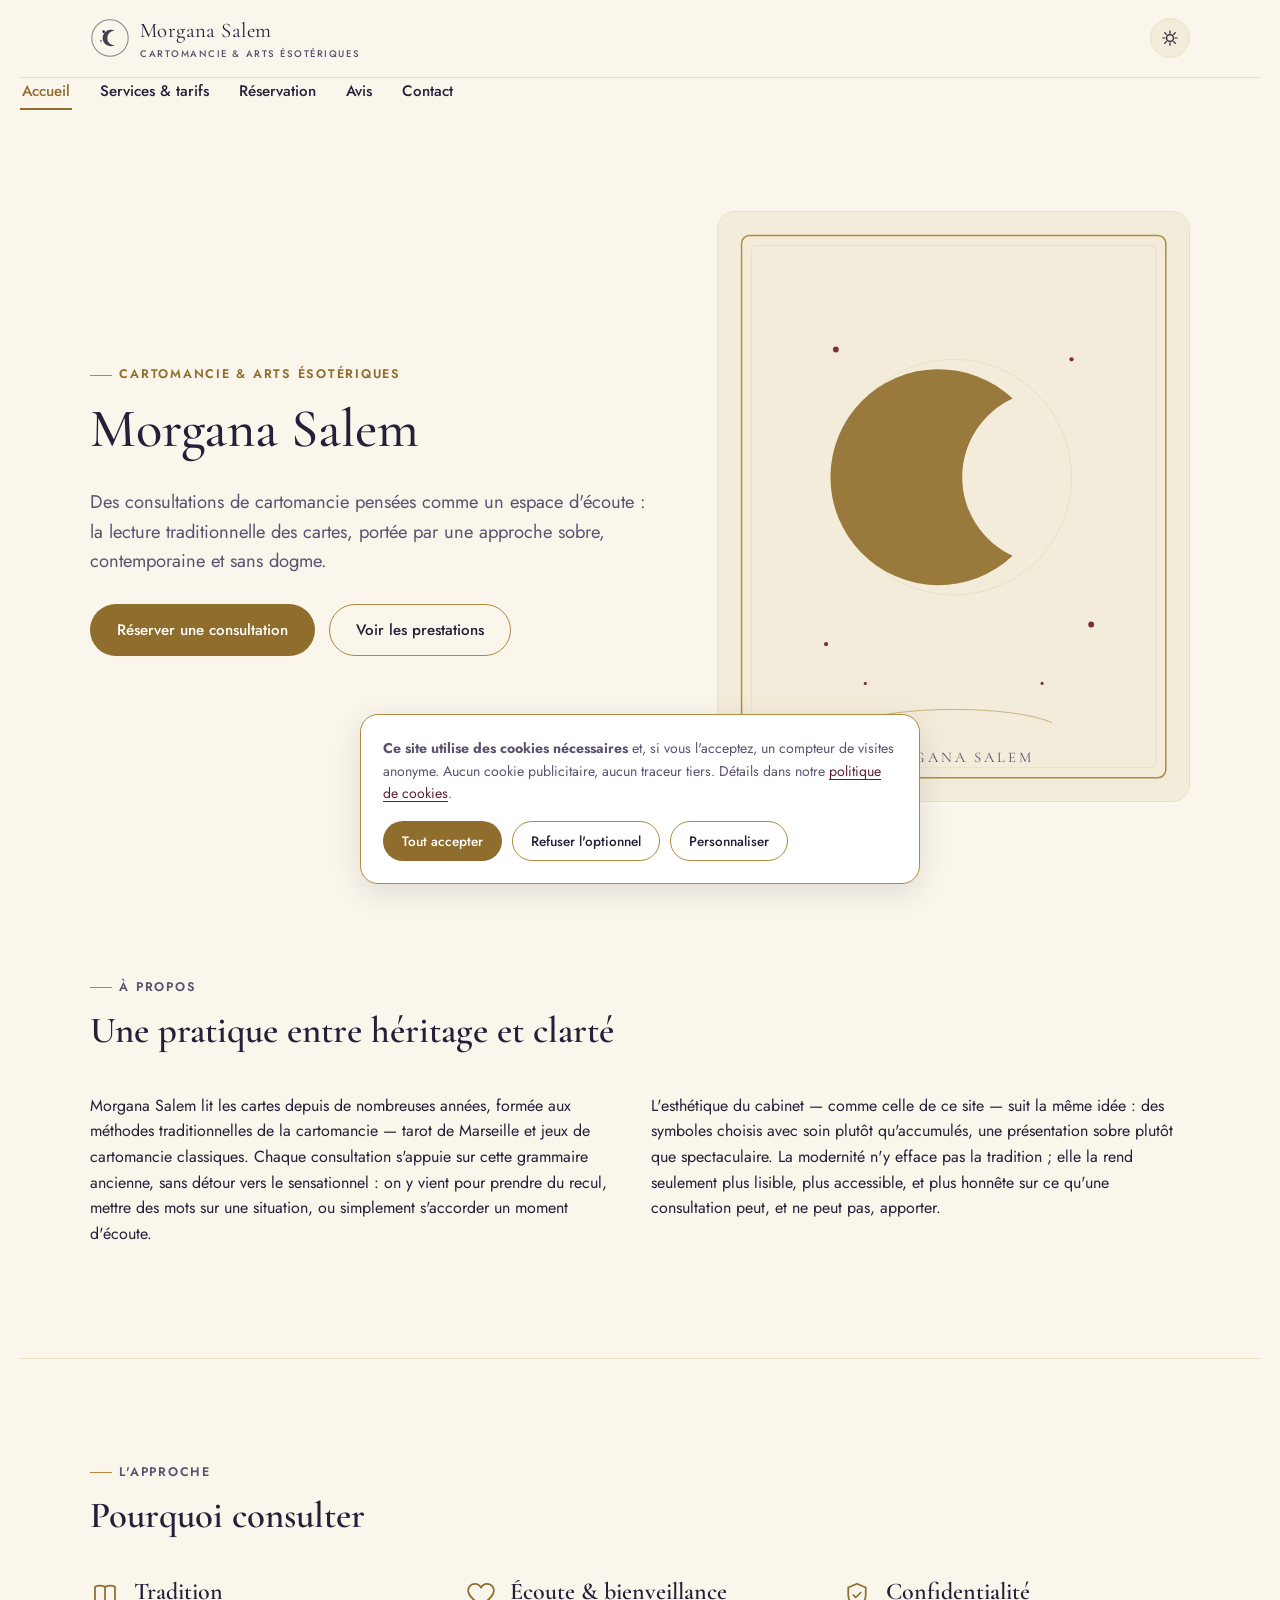
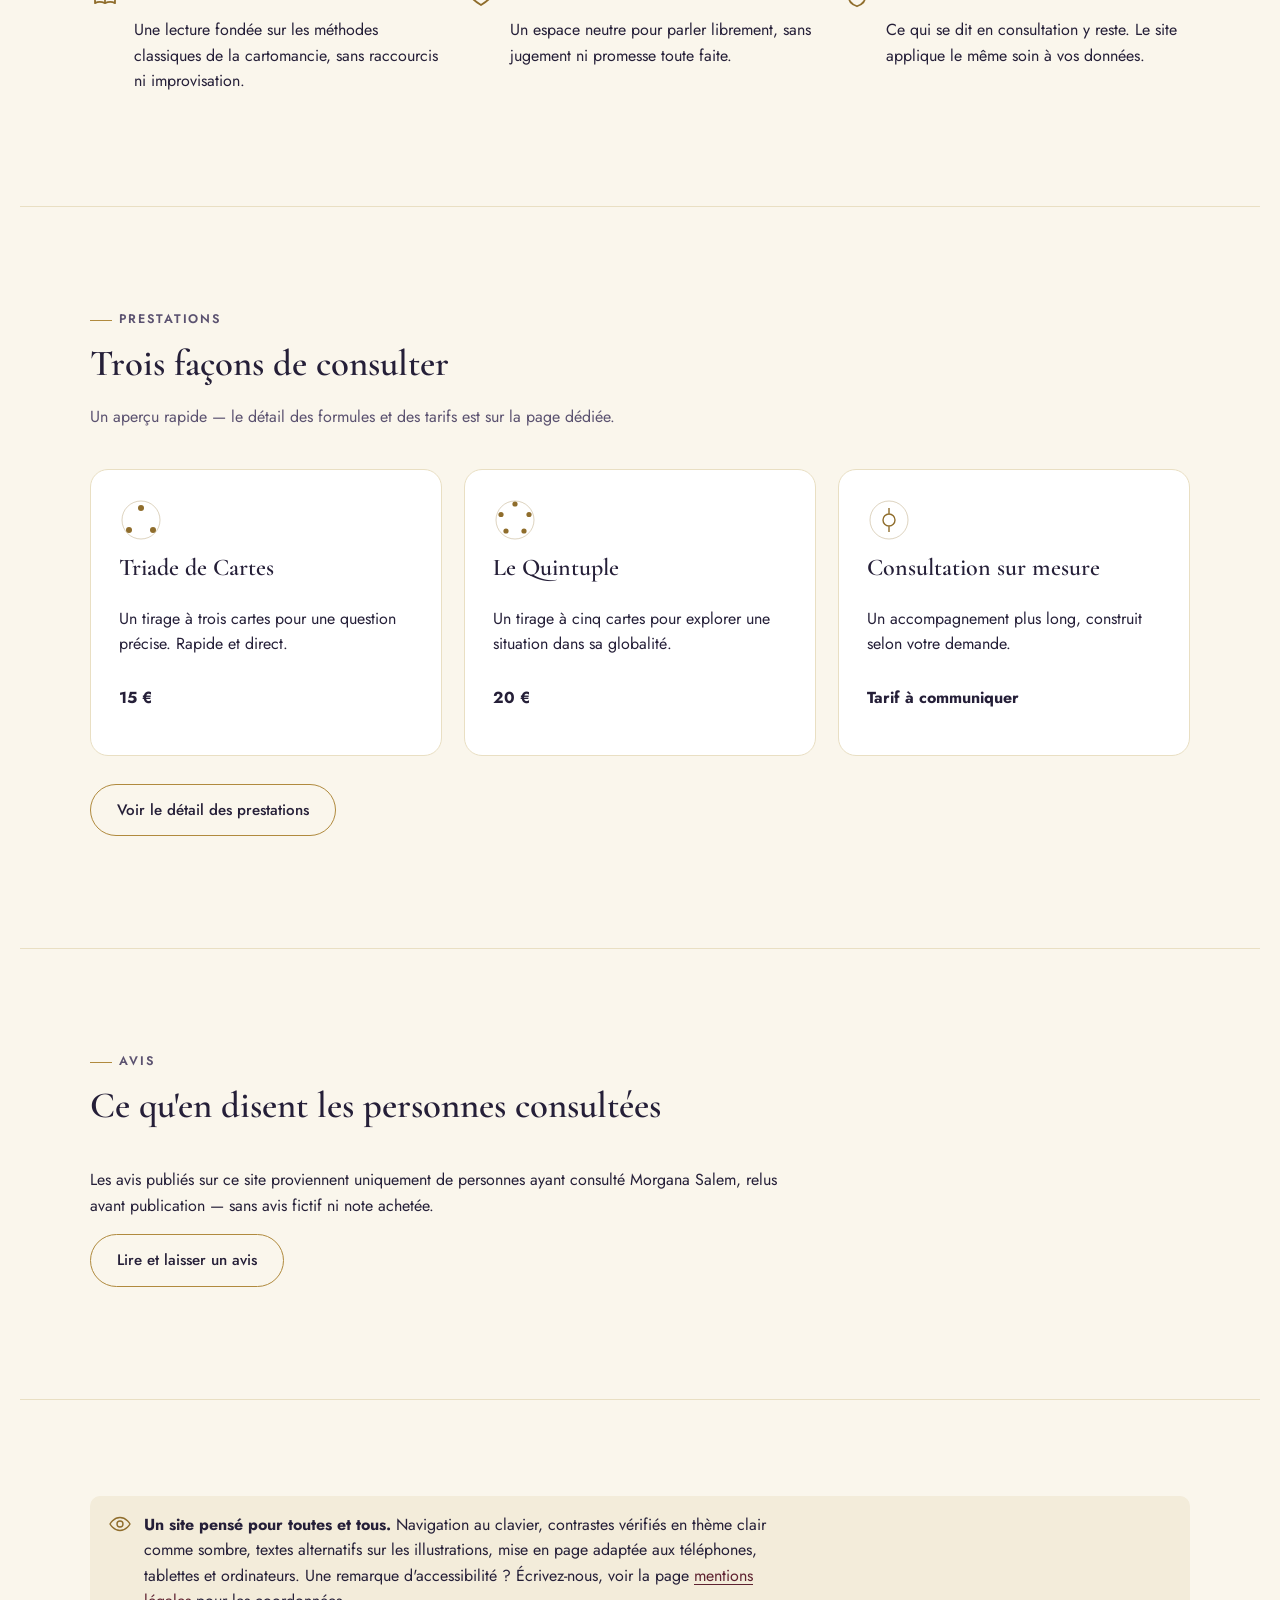
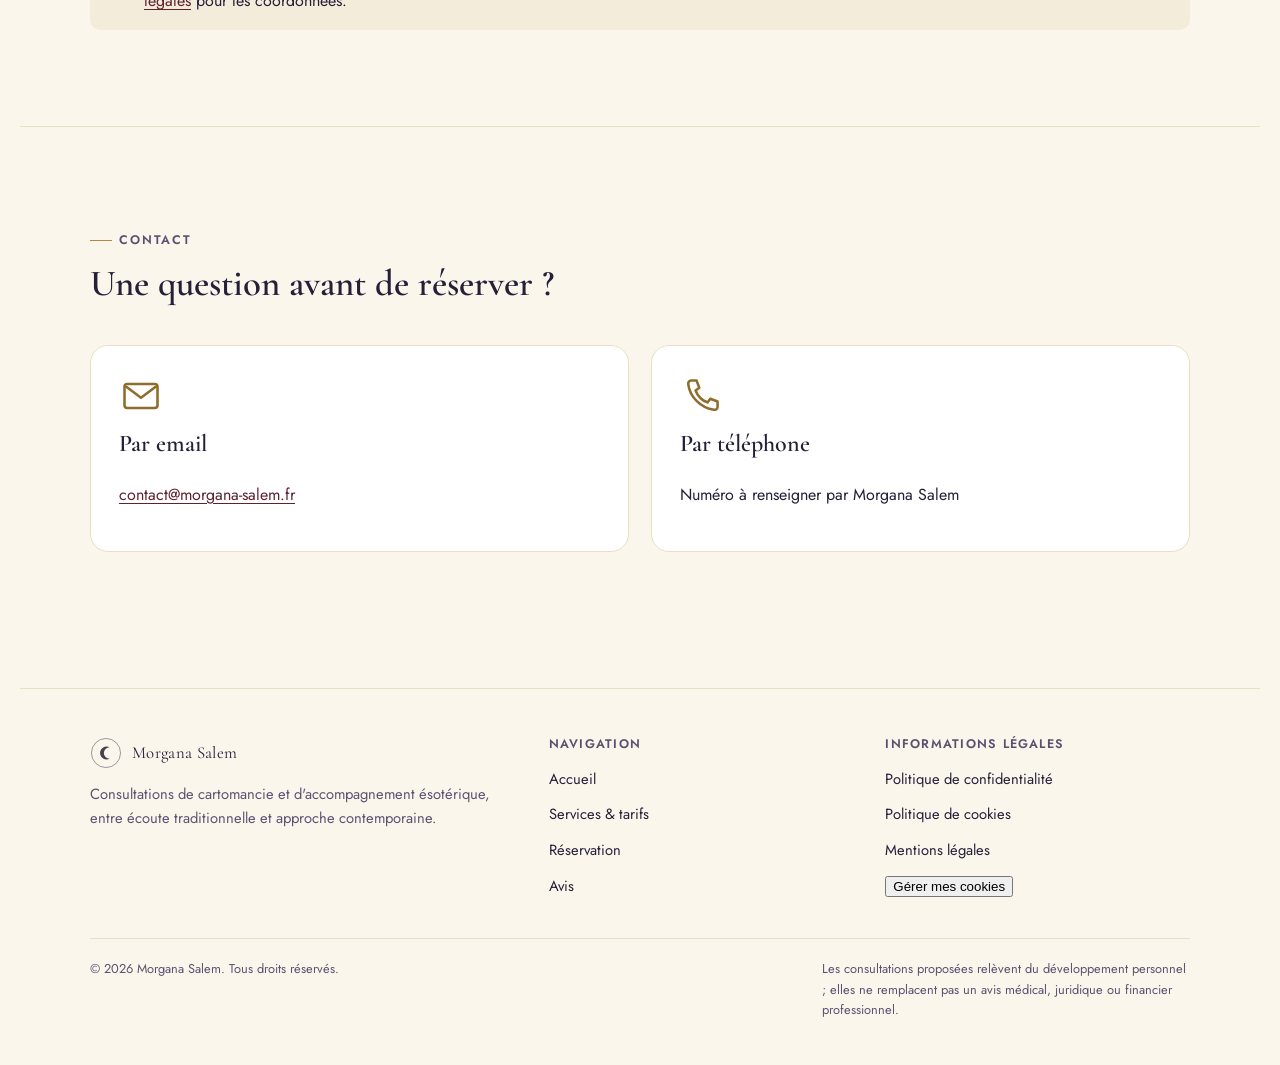
==== index.html @ 48e9e777 "Site de cartomancie Morgana Salem : présentation, tarifs, réservation, avis, pages légales Site stat" ====
<!DOCTYPE html>
<html lang="fr">
<head>
<meta charset="UTF-8">
<meta name="viewport" content="width=device-width, initial-scale=1">
<title>Morgana Salem — Cartomancie & Arts Ésotériques</title>
<meta name="description" content="Morgana Salem propose des consultations de cartomancie et d'accompagnement ésotérique, entre tradition et approche contemporaine. Réservation en ligne, tarifs clairs, site accessible.">
<link rel="stylesheet" href="styles.css">
</head>
<body>
<a class="skip-link" href="#main">Aller au contenu principal</a>

<header class="site-header">
  <div class="wrap">
    <a class="brand" href="index.html">
      <svg class="brand-mark" viewBox="0 0 44 44" fill="none" aria-hidden="true">
        <circle cx="22" cy="22" r="20" stroke="currentColor" stroke-width="1.2" opacity="0.5"/>
        <path d="M27 14a9 9 0 1 0 0 16 7.2 7.2 0 0 1 0-16Z" fill="currentColor" opacity="0.85"/>
        <circle cx="15" cy="15" r="1.4" fill="currentColor"/>
        <circle cx="12" cy="25" r="1" fill="currentColor" opacity="0.7"/>
      </svg>
      <span class="brand-text">Morgana Salem<small>Cartomancie &amp; arts ésotériques</small></span>
    </a>
    <button class="nav-toggle" type="button" aria-expanded="false" aria-controls="main-nav" aria-label="Ouvrir le menu">
      <svg width="20" height="20" viewBox="0 0 20 20" aria-hidden="true"><path d="M2 5h16M2 10h16M2 15h16" stroke="currentColor" stroke-width="1.6" stroke-linecap="round"/></svg>
    </button>
    <div class="header-actions">
      <button class="theme-toggle" type="button" aria-label="Changer de thème">
        <svg class="icon-sun" viewBox="0 0 24 24" fill="none" aria-hidden="true"><circle cx="12" cy="12" r="4.5" stroke="currentColor" stroke-width="1.6"/><path d="M12 2.5v3M12 18.5v3M2.5 12h3M18.5 12h3M5 5l2.1 2.1M16.9 16.9L19 19M19 5l-2.1 2.1M7.1 16.9L5 19" stroke="currentColor" stroke-width="1.6" stroke-linecap="round"/></svg>
        <svg class="icon-moon" viewBox="0 0 24 24" fill="none" aria-hidden="true"><path d="M20 14.5A8.5 8.5 0 1 1 9.5 4a7 7 0 0 0 10.5 10.5Z" stroke="currentColor" stroke-width="1.6" stroke-linejoin="round"/></svg>
      </button>
    </div>
  </div>
</header>
<nav class="main-nav" id="main-nav" aria-label="Navigation principale" data-open="false">
  <ul>
    <li><a href="index.html" aria-current="page">Accueil</a></li>
    <li><a href="tarifs.html">Services &amp; tarifs</a></li>
    <li><a href="reservation.html">Réservation</a></li>
    <li><a href="avis.html">Avis</a></li>
    <li><a href="index.html#contact">Contact</a></li>
  </ul>
</nav>

<main id="main">

  <section class="hero">
    <div class="wrap hero-grid">
      <div class="hero-copy">
        <p class="eyebrow">Cartomancie &amp; arts ésotériques</p>
        <h1>Morgana Salem</h1>
        <p class="lede">Des consultations de cartomancie pensées comme un espace d'écoute : la lecture traditionnelle des cartes, portée par une approche sobre, contemporaine et sans dogme.</p>
        <div class="hero-actions">
          <a class="btn btn-primary" href="reservation.html">Réserver une consultation</a>
          <a class="btn btn-ghost" href="tarifs.html">Voir les prestations</a>
        </div>
      </div>
      <div class="hero-art">
        <svg viewBox="0 0 480 600" role="img" aria-label="Illustration d'une lune en croissant entourée d'étoiles, encadrée comme une carte">
          <rect x="0" y="0" width="480" height="600" fill="var(--bg-sunken)"/>
          <rect x="24" y="24" width="432" height="552" rx="8" fill="none" stroke="var(--border-strong)" stroke-width="1.5"/>
          <rect x="34" y="34" width="412" height="532" rx="4" fill="none" stroke="var(--border)" stroke-width="1"/>
          <circle cx="240" cy="270" r="120" fill="none" stroke="var(--border)" stroke-width="1"/>
          <path d="M300 190a110 110 0 1 0 0 160 88 88 0 0 1 0-160Z" fill="var(--accent)" opacity="0.9"/>
          <g fill="var(--accent-2)">
            <circle cx="120" cy="140" r="3"/>
            <circle cx="360" cy="150" r="2.2"/>
            <circle cx="380" cy="420" r="3"/>
            <circle cx="110" cy="440" r="2.2"/>
            <circle cx="150" cy="480" r="1.6"/>
            <circle cx="330" cy="480" r="1.6"/>
          </g>
          <path d="M140 520c40-18 160-18 200 0" stroke="var(--border-strong)" stroke-width="1" fill="none" opacity="0.6"/>
          <text x="240" y="560" text-anchor="middle" font-family="Cormorant Garamond, serif" font-size="15" letter-spacing="3" fill="var(--text-muted)">MORGANA SALEM</text>
        </svg>
      </div>
    </div>
  </section>

  <section class="section">
    <div class="wrap">
      <div class="section-head">
        <p class="eyebrow">À propos</p>
        <h2>Une pratique entre héritage et clarté</h2>
      </div>
      <div class="grid-2">
        <p>Morgana Salem lit les cartes depuis de nombreuses années, formée aux méthodes traditionnelles de la cartomancie — tarot de Marseille et jeux de cartomancie classiques. Chaque consultation s'appuie sur cette grammaire ancienne, sans détour vers le sensationnel : on y vient pour prendre du recul, mettre des mots sur une situation, ou simplement s'accorder un moment d'écoute.</p>
        <p>L'esthétique du cabinet — comme celle de ce site — suit la même idée : des symboles choisis avec soin plutôt qu'accumulés, une présentation sobre plutôt que spectaculaire. La modernité n'y efface pas la tradition ; elle la rend seulement plus lisible, plus accessible, et plus honnête sur ce qu'une consultation peut, et ne peut pas, apporter.</p>
      </div>
    </div>
  </section>

  <section class="section">
    <div class="wrap">
      <div class="section-head">
        <p class="eyebrow">L'approche</p>
        <h2>Pourquoi consulter</h2>
      </div>
      <div class="value-row">
        <div class="value-item">
          <svg class="glyph" viewBox="0 0 24 24" fill="none" aria-hidden="true"><path d="M4 5.5c2.5-1.3 5-1.3 8 0 3-1.3 5.5-1.3 8 0v13c-2.5-1.3-5-1.3-8 0-3-1.3-5.5-1.3-8 0Z" stroke="currentColor" stroke-width="1.4" stroke-linejoin="round"/><path d="M12 5.5v13" stroke="currentColor" stroke-width="1.4"/></svg>
          <div>
            <h3>Tradition</h3>
            <p>Une lecture fondée sur les méthodes classiques de la cartomancie, sans raccourcis ni improvisation.</p>
          </div>
        </div>
        <div class="value-item">
          <svg class="glyph" viewBox="0 0 24 24" fill="none" aria-hidden="true"><path d="M12 20s-7.5-4.6-9.7-9A5 5 0 0 1 12 6a5 5 0 0 1 9.7 5c-2.2 4.4-9.7 9-9.7 9Z" stroke="currentColor" stroke-width="1.4" stroke-linejoin="round"/></svg>
          <div>
            <h3>Écoute &amp; bienveillance</h3>
            <p>Un espace neutre pour parler librement, sans jugement ni promesse toute faite.</p>
          </div>
        </div>
        <div class="value-item">
          <svg class="glyph" viewBox="0 0 24 24" fill="none" aria-hidden="true"><path d="M12 3l7 3v6c0 4.5-3 7.7-7 9-4-1.3-7-4.5-7-9V6Z" stroke="currentColor" stroke-width="1.4" stroke-linejoin="round"/><path d="M9 12l2 2 4-4" stroke="currentColor" stroke-width="1.4" stroke-linecap="round" stroke-linejoin="round"/></svg>
          <div>
            <h3>Confidentialité</h3>
            <p>Ce qui se dit en consultation y reste. Le site applique le même soin à vos données.</p>
          </div>
        </div>
      </div>
    </div>
  </section>

  <section class="section">
    <div class="wrap">
      <div class="section-head">
        <p class="eyebrow">Prestations</p>
        <h2>Trois façons de consulter</h2>
        <p>Un aperçu rapide — le détail des formules et des tarifs est sur la page dédiée.</p>
      </div>
      <div class="grid-3">
        <div class="card">
          <svg class="glyph glyph-mark" viewBox="0 0 44 44" fill="none" aria-hidden="true"><circle cx="22" cy="22" r="19" stroke="currentColor" stroke-width="1" opacity="0.3"/><circle cx="22" cy="10" r="3" fill="currentColor"/><circle cx="10" cy="32" r="3" fill="currentColor"/><circle cx="34" cy="32" r="3" fill="currentColor"/></svg>
          <h3>Triade de Cartes</h3>
          <p>Un tirage à trois cartes pour une question précise. Rapide et direct.</p>
          <p><strong>15 €</strong></p>
        </div>
        <div class="card">
          <svg class="glyph glyph-mark" viewBox="0 0 44 44" fill="none" aria-hidden="true"><circle cx="22" cy="22" r="19" stroke="currentColor" stroke-width="1" opacity="0.3"/><circle cx="22" cy="6" r="2.6" fill="currentColor"/><circle cx="36" cy="16.5" r="2.6" fill="currentColor"/><circle cx="31" cy="33" r="2.6" fill="currentColor"/><circle cx="13" cy="33" r="2.6" fill="currentColor"/><circle cx="8" cy="16.5" r="2.6" fill="currentColor"/></svg>
          <h3>Le Quintuple</h3>
          <p>Un tirage à cinq cartes pour explorer une situation dans sa globalité.</p>
          <p><strong>20 €</strong></p>
        </div>
        <div class="card">
          <svg class="glyph glyph-mark" viewBox="0 0 44 44" fill="none" aria-hidden="true"><circle cx="22" cy="22" r="19" stroke="currentColor" stroke-width="1" opacity="0.3"/><path d="M22 10v6M22 28v6M22 16a6 6 0 1 0 0 12 6 6 0 0 0 0-12Z" stroke="currentColor" stroke-width="1.4"/></svg>
          <h3>Consultation sur mesure</h3>
          <p>Un accompagnement plus long, construit selon votre demande.</p>
          <p><strong>Tarif à communiquer</strong></p>
        </div>
      </div>
      <p style="margin-top:28px;"><a class="btn btn-ghost" href="tarifs.html">Voir le détail des prestations</a></p>
    </div>
  </section>

  <section class="section">
    <div class="wrap">
      <div class="section-head">
        <p class="eyebrow">Avis</p>
        <h2>Ce qu'en disent les personnes consultées</h2>
      </div>
      <p class="content-narrow">Les avis publiés sur ce site proviennent uniquement de personnes ayant consulté Morgana Salem, relus avant publication — sans avis fictif ni note achetée.</p>
      <p><a class="btn btn-ghost" href="avis.html">Lire et laisser un avis</a></p>
    </div>
  </section>

  <section class="section">
    <div class="wrap">
      <div class="a11y-note">
        <svg class="glyph" viewBox="0 0 24 24" fill="none" aria-hidden="true"><path d="M2 12s3.5-6.5 10-6.5S22 12 22 12s-3.5 6.5-10 6.5S2 12 2 12Z" stroke="currentColor" stroke-width="1.4"/><circle cx="12" cy="12" r="3" stroke="currentColor" stroke-width="1.4"/></svg>
        <p style="margin:0;"><strong>Un site pensé pour toutes et tous.</strong> Navigation au clavier, contrastes vérifiés en thème clair comme sombre, textes alternatifs sur les illustrations, mise en page adaptée aux téléphones, tablettes et ordinateurs. Une remarque d'accessibilité&nbsp;? Écrivez-nous, voir la page <a href="mentions-legales.html">mentions légales</a> pour les coordonnées.</p>
      </div>
    </div>
  </section>

  <section class="section" id="contact" style="border-bottom:none;">
    <div class="wrap">
      <div class="section-head">
        <p class="eyebrow">Contact</p>
        <h2>Une question avant de réserver ?</h2>
      </div>
      <div class="grid-2">
        <div class="card">
          <svg class="glyph" viewBox="0 0 24 24" fill="none" aria-hidden="true"><rect x="3" y="5.5" width="18" height="13" rx="1.5" stroke="currentColor" stroke-width="1.4"/><path d="M4 7l8 6 8-6" stroke="currentColor" stroke-width="1.4" stroke-linecap="round" stroke-linejoin="round"/></svg>
          <h3>Par email</h3>
          <p><a href="mailto:contact@morgana-salem.fr">contact@morgana-salem.fr</a></p>
        </div>
        <div class="card">
          <svg class="glyph" viewBox="0 0 24 24" fill="none" aria-hidden="true"><path d="M6 3.5h3l1.5 4L8.5 9a11 11 0 0 0 6.5 6.5l1.5-2 4 1.5v3c0 1-1 1.7-2 1.5C11.5 18.7 5.3 12.5 4.5 5.5c-.1-1 .6-2 1.5-2Z" stroke="currentColor" stroke-width="1.4" stroke-linejoin="round"/></svg>
          <h3>Par téléphone</h3>
          <p>Numéro à renseigner par Morgana Salem</p>
        </div>
      </div>
    </div>
  </section>

</main>

<footer class="site-footer">
  <div class="wrap">
    <div class="footer-grid">
      <div>
        <a class="brand" href="index.html" style="margin-bottom:14px;">
          <svg class="brand-mark" viewBox="0 0 44 44" fill="none" aria-hidden="true" style="width:32px;height:32px;">
            <circle cx="22" cy="22" r="20" stroke="currentColor" stroke-width="1.2" opacity="0.5"/>
            <path d="M27 14a9 9 0 1 0 0 16 7.2 7.2 0 0 1 0-16Z" fill="currentColor" opacity="0.85"/>
          </svg>
          <span class="brand-text" style="font-size:1.05rem;">Morgana Salem</span>
        </a>
        <p class="content-narrow" style="color:var(--text-muted); font-size:0.92rem;">Consultations de cartomancie et d'accompagnement ésotérique, entre écoute traditionnelle et approche contemporaine.</p>
      </div>
      <div>
        <h4>Navigation</h4>
        <ul>
          <li><a href="index.html">Accueil</a></li>
          <li><a href="tarifs.html">Services &amp; tarifs</a></li>
          <li><a href="reservation.html">Réservation</a></li>
          <li><a href="avis.html">Avis</a></li>
        </ul>
      </div>
      <div>
        <h4>Informations légales</h4>
        <ul>
          <li><a href="confidentialite.html">Politique de confidentialité</a></li>
          <li><a href="cookies.html">Politique de cookies</a></li>
          <li><a href="mentions-legales.html">Mentions légales</a></li>
          <li><button type="button" data-open-cookie-prefs>Gérer mes cookies</button></li>
        </ul>
      </div>
    </div>
    <div class="footer-bottom">
      <p>© <span class="current-year"></span> Morgana Salem. Tous droits réservés.</p>
      <p style="max-width:46ch;">Les consultations proposées relèvent du développement personnel ; elles ne remplacent pas un avis médical, juridique ou financier professionnel.</p>
    </div>
  </div>
</footer>

<div class="cookie-banner" role="dialog" aria-live="polite" aria-label="Gestion des cookies" hidden>
  <p><strong>Ce site utilise des cookies nécessaires</strong> et, si vous l'acceptez, un compteur de visites anonyme. Aucun cookie publicitaire, aucun traceur tiers. Détails dans notre <a href="cookies.html">politique de cookies</a>.</p>
  <div class="cookie-actions">
    <button type="button" class="btn btn-primary btn-small" data-consent="accept-all">Tout accepter</button>
    <button type="button" class="btn btn-ghost btn-small" data-consent="reject-optional">Refuser l'optionnel</button>
    <button type="button" class="btn btn-ghost btn-small" data-consent="open-prefs">Personnaliser</button>
  </div>
</div>

<div class="modal-overlay" id="cookie-modal" role="dialog" aria-modal="true" aria-labelledby="cookie-modal-title" hidden>
  <div class="modal">
    <div class="modal-head">
      <h2 id="cookie-modal-title" style="margin:0;">Préférences de cookies</h2>
      <button type="button" class="modal-close" aria-label="Fermer la fenêtre">
        <svg width="14" height="14" viewBox="0 0 14 14" aria-hidden="true"><path d="M1 1l12 12M13 1L1 13" stroke="currentColor" stroke-width="1.6"/></svg>
      </button>
    </div>
    <p style="color:var(--text-muted); font-size:0.9rem;">Modifiable à tout moment depuis le pied de page.</p>
    <div class="cookie-cat">
      <div class="cookie-cat-head">
        <strong>Nécessaires</strong>
        <label class="switch"><input type="checkbox" checked disabled aria-label="Cookies nécessaires, toujours actifs"><span class="track"></span></label>
      </div>
      <p>Mémorisent votre choix de cookies et votre préférence d'affichage (thème clair/sombre). Indispensables au fonctionnement du site.</p>
    </div>
    <div class="cookie-cat">
      <div class="cookie-cat-head">
        <strong>Mesure d'audience</strong>
        <label class="switch"><input type="checkbox" id="consent-analytics"><span class="track"></span></label>
      </div>
      <p>Comptage anonyme et agrégé des pages consultées, sans identifiant publicitaire ni profilage. Désactivé par défaut.</p>
    </div>
    <div class="cookie-actions" style="margin-top:20px;">
      <button type="button" class="btn btn-primary btn-small" data-consent="save-prefs">Enregistrer mes choix</button>
    </div>
  </div>
</div>

<script src="script.js"></script>
</body>
</html>
---- styles.css ----
/* ==========================================================================
   Morgana Salem — Cartomancie & Arts Ésotériques
   Feuille de style partagée — toutes les pages
   ========================================================================== */

@import url('https://fonts.googleapis.com/css2?family=Cormorant+Garamond:ital,wght@0,400;0,500;0,600;1,400;1,500&family=Jost:wght@300;400;500;600&display=swap');

/* --------------------------------------------------------------------------
   1. Design tokens
   -------------------------------------------------------------------------- */
:root {
  /* Palette — thème clair (parchemin) par défaut */
  --ink-950: #14101f;
  --ink-900: #1c1730;
  --ink-800: #272044;
  --ink-700: #352b56;
  --violet-grey-300: #d8d2e6;
  --violet-grey-500: #8b82a3;
  --violet-grey-700: #574d70;

  --parchment-50: #faf6ec;
  --parchment-100: #f3ecda;
  --parchment-200: #e9dfc3;

  --brass-300: #e3c179;
  --brass-400: #cda355;
  --brass-500: #b08a3e;
  --brass-600: #8f6d2c;

  --garnet-500: #7c2f3c;
  --garnet-600: #5e2230;

  --ok-600: #3f6b4a;
  --err-600: #a5333f;

  /* Rôles — thème clair */
  --bg: var(--parchment-50);
  --bg-raised: #ffffff;
  --bg-sunken: var(--parchment-100);
  --text: #251f38;
  --text-muted: #5b5270;
  --border: var(--parchment-200);
  --border-strong: var(--brass-500);
  --accent: var(--brass-600);
  --accent-contrast: #ffffff;
  --accent-2: var(--garnet-500);
  --link: var(--garnet-600);
  --focus-ring: #2b6cb0;
  --overlay: rgba(20, 16, 31, 0.55);
  --shadow: 0 8px 30px rgba(37, 31, 56, 0.12);

  color-scheme: light;

  --font-display: 'Cormorant Garamond', 'Iowan Old Style', Georgia, serif;
  --font-body: 'Jost', 'Century Gothic', Futura, sans-serif;

  --container: 1100px;
  --radius-s: 4px;
  --radius-m: 10px;
  --radius-l: 18px;
}

@media (prefers-color-scheme: dark) {
  :root:not([data-theme="light"]) {
    --bg: var(--ink-950);
    --bg-raised: var(--ink-900);
    --bg-sunken: var(--ink-800);
    --text: var(--parchment-100);
    --text-muted: var(--violet-grey-300);
    --border: var(--ink-700);
    --border-strong: var(--brass-400);
    --accent: var(--brass-300);
    --accent-contrast: #221704;
    --accent-2: #d98496;
    --link: var(--brass-300);
    --focus-ring: #9ecbff;
    --overlay: rgba(8, 6, 14, 0.7);
    --shadow: 0 10px 34px rgba(0, 0, 0, 0.45);
    color-scheme: dark;
  }
}

:root[data-theme="dark"] {
  --bg: var(--ink-950);
  --bg-raised: var(--ink-900);
  --bg-sunken: var(--ink-800);
  --text: var(--parchment-100);
  --text-muted: var(--violet-grey-300);
  --border: var(--ink-700);
  --border-strong: var(--brass-400);
  --accent: var(--brass-300);
  --accent-contrast: #221704;
  --accent-2: #d98496;
  --link: var(--brass-300);
  --focus-ring: #9ecbff;
  --overlay: rgba(8, 6, 14, 0.7);
  --shadow: 0 10px 34px rgba(0, 0, 0, 0.45);
  color-scheme: dark;
}

/* --------------------------------------------------------------------------
   2. Reset & base
   -------------------------------------------------------------------------- */
*, *::before, *::after { box-sizing: border-box; }
html { -webkit-text-size-adjust: 100%; overflow-x: hidden; }
body {
  margin: 0;
  background: var(--bg);
  color: var(--text);
  font-family: var(--font-body);
  font-size: 16px;
  line-height: 1.6;
  padding-inline: 20px;
  overflow-x: hidden;
}
main { display: block; }
img, svg { max-width: 100%; display: block; }
h1, h2, h3, h4 { font-family: var(--font-display); font-weight: 600; line-height: 1.15; text-wrap: balance; margin: 0 0 0.5em; color: var(--text); }
h1 { font-size: clamp(2.1rem, 4vw + 1rem, 3.4rem); font-weight: 500; }
h2 { font-size: clamp(1.6rem, 2.4vw + 1rem, 2.3rem); }
h3 { font-size: clamp(1.2rem, 1.2vw + 1rem, 1.5rem); }
p { margin: 0 0 1em; max-width: 65ch; }
a { color: var(--link); }
a:not(.btn) { text-underline-offset: 3px; }
ul, ol { padding-left: 1.2em; }
:focus-visible {
  outline: 3px solid var(--focus-ring);
  outline-offset: 2px;
  border-radius: 2px;
}
@media (prefers-reduced-motion: reduce) {
  *, *::before, *::after {
    animation-duration: 0.001ms !important;
    animation-iteration-count: 1 !important;
    transition-duration: 0.001ms !important;
    scroll-behavior: auto !important;
  }
}

.visually-hidden {
  position: absolute; width: 1px; height: 1px;
  padding: 0; margin: -1px; overflow: hidden;
  clip: rect(0,0,0,0); white-space: nowrap; border: 0;
}

.skip-link {
  position: absolute; left: 12px; top: -60px;
  background: var(--accent); color: var(--accent-contrast);
  padding: 10px 16px; border-radius: var(--radius-s);
  font-family: var(--font-body); font-weight: 500;
  z-index: 200; transition: top 0.15s ease;
}
.skip-link:focus { top: 12px; }

.wrap { max-width: var(--container); margin-inline: auto; }
.eyebrow {
  font-family: var(--font-body); font-size: 0.78rem; font-weight: 600;
  letter-spacing: 0.14em; text-transform: uppercase; color: var(--accent);
  display: inline-flex; align-items: center; gap: 0.6em;
}
.eyebrow::before {
  content: ""; width: 22px; height: 1px; background: var(--border-strong);
  display: inline-block;
}

/* --------------------------------------------------------------------------
   3. Header & navigation
   -------------------------------------------------------------------------- */
.site-header {
  position: sticky; top: env(safe-area-inset-top, 0px); z-index: 100;
  background: color-mix(in srgb, var(--bg) 88%, transparent);
  backdrop-filter: blur(10px);
  border-bottom: 1px solid var(--border);
}
.site-header .wrap {
  display: flex; align-items: center; justify-content: space-between;
  padding-block: 14px; gap: 16px;
}
.brand { display: flex; align-items: center; gap: 10px; text-decoration: none; color: var(--text); }
.brand-mark { width: 40px; height: 40px; flex-shrink: 0; }
.brand-text { font-family: var(--font-display); font-size: 1.3rem; letter-spacing: 0.02em; }
.brand-text small { display: block; font-family: var(--font-body); font-size: 0.6rem; letter-spacing: 0.16em; text-transform: uppercase; color: var(--text-muted); font-weight: 500; }

.nav-toggle {
  display: none; background: none; border: 1px solid var(--border); border-radius: var(--radius-s);
  width: 42px; height: 42px; color: var(--text); cursor: pointer;
}
.nav-toggle svg { margin: auto; }

.main-nav ul { list-style: none; display: flex; gap: 26px; margin: 0; padding: 0; }
.main-nav a {
  text-decoration: none; color: var(--text); font-size: 0.95rem; font-weight: 500;
  padding: 6px 2px; border-bottom: 2px solid transparent;
}
.main-nav a:hover, .main-nav a[aria-current="page"] { border-bottom-color: var(--accent); color: var(--accent); }
.header-actions { display: flex; align-items: center; gap: 10px; }

.theme-toggle {
  background: var(--bg-sunken); border: 1px solid var(--border); border-radius: 999px;
  width: 40px; height: 40px; display: flex; align-items: center; justify-content: center;
  cursor: pointer; color: var(--text);
}
.theme-toggle svg { width: 18px; height: 18px; }
.theme-toggle .icon-moon { display: none; }
@media (prefers-color-scheme: dark) {
  :root:not([data-theme="light"]) .theme-toggle .icon-sun { display: none; }
  :root:not([data-theme="light"]) .theme-toggle .icon-moon { display: block; }
}
:root[data-theme="dark"] .theme-toggle .icon-sun { display: none; }
:root[data-theme="dark"] .theme-toggle .icon-moon { display: block; }

@media (max-width: 820px) {
  .nav-toggle { display: block; }
  .main-nav {
    position: fixed; top: 70px; right: 0; bottom: 0;
    width: min(320px, 85vw);
    background: var(--bg-raised); border-left: 1px solid var(--border);
    padding: 24px; transform: translateX(100%); transition: transform 0.25s ease;
    overflow-y: auto;
  }
  .main-nav[data-open="true"] { transform: translateX(0); }
  .main-nav ul { flex-direction: column; gap: 4px; }
  .main-nav a { display: block; padding: 12px 8px; }
}

/* --------------------------------------------------------------------------
   4. Buttons & form controls
   -------------------------------------------------------------------------- */
.btn {
  display: inline-flex; align-items: center; justify-content: center; gap: 8px;
  font-family: var(--font-body); font-weight: 500; font-size: 0.95rem;
  padding: 13px 26px; border-radius: 999px; border: 1px solid transparent;
  text-decoration: none; cursor: pointer; min-height: 44px;
  transition: transform 0.15s ease, box-shadow 0.15s ease;
}
.btn-primary { background: var(--accent); color: var(--accent-contrast); }
.btn-primary:hover { box-shadow: var(--shadow); transform: translateY(-1px); }
.btn-ghost { background: transparent; border-color: var(--border-strong); color: var(--text); }
.btn-ghost:hover { background: var(--bg-sunken); }
.btn-small { padding: 9px 18px; font-size: 0.85rem; min-height: 38px; }
.btn[disabled] { opacity: 0.5; cursor: not-allowed; }

label { display: block; font-weight: 500; font-size: 0.9rem; margin-bottom: 6px; }
.field { margin-bottom: 18px; }
.field .hint { font-size: 0.8rem; color: var(--text-muted); margin-top: 4px; }
input[type="text"], input[type="email"], input[type="tel"], textarea, select {
  width: 100%; font: inherit; font-size: 1rem; color: var(--text);
  background: var(--bg-raised); border: 1px solid var(--border); border-radius: var(--radius-s);
  padding: 12px 14px; min-height: 44px;
}
textarea { min-height: 110px; resize: vertical; }
fieldset { border: 1px solid var(--border); border-radius: var(--radius-m); padding: 16px; margin: 0 0 18px; }
legend { font-weight: 600; padding: 0 8px; font-family: var(--font-display); font-size: 1.1rem; }
.radio-row { display: flex; align-items: flex-start; gap: 10px; padding: 8px 4px; border-radius: var(--radius-s); }
.radio-row:hover { background: var(--bg-sunken); }
.radio-row input { margin-top: 4px; width: 18px; height: 18px; accent-color: var(--accent); flex-shrink: 0; }
.radio-row label { font-weight: 400; margin: 0; }
.radio-row .price { font-weight: 600; color: var(--accent); }

.form-status { padding: 12px 16px; border-radius: var(--radius-s); margin-top: 14px; font-size: 0.92rem; display: none; }
.form-status[data-state="ok"] { display: block; background: color-mix(in srgb, var(--ok-600) 14%, transparent); border: 1px solid var(--ok-600); }
.form-status[data-state="error"] { display: block; background: color-mix(in srgb, var(--err-600) 14%, transparent); border: 1px solid var(--err-600); }

/* --------------------------------------------------------------------------
   5. Layout building blocks
   -------------------------------------------------------------------------- */
.section { padding-block: clamp(48px, 8vw, 96px); border-bottom: 1px solid var(--border); }
.section:last-of-type { border-bottom: none; }
.section-head { max-width: 640px; margin-bottom: 40px; }
.section-head p { color: var(--text-muted); }

.hero { padding-block: clamp(56px, 10vw, 108px) clamp(40px, 6vw, 72px); }
.hero-grid { display: grid; grid-template-columns: 1.1fr 0.9fr; gap: 48px; align-items: center; }
.hero-copy p.lede { font-size: 1.15rem; color: var(--text-muted); max-width: 52ch; }
.hero-actions { display: flex; flex-wrap: wrap; gap: 14px; margin-top: 28px; }
.hero-art { border-radius: var(--radius-l); overflow: hidden; border: 1px solid var(--border); background: var(--bg-sunken); }

.grid-3 { display: grid; grid-template-columns: repeat(3, 1fr); gap: 22px; }
.grid-2 { display: grid; grid-template-columns: repeat(2, 1fr); gap: 22px; }
@media (max-width: 900px) {
  .hero-grid { grid-template-columns: 1fr; }
  .hero-art { order: -1; }
  .grid-3 { grid-template-columns: 1fr; }
  .grid-2 { grid-template-columns: 1fr; }
}

.card {
  background: var(--bg-raised); border: 1px solid var(--border); border-radius: var(--radius-l);
  padding: 28px; display: flex; flex-direction: column; gap: 12px;
}
.card .glyph { width: 44px; height: 44px; color: var(--accent); }

.value-row { display: grid; grid-template-columns: repeat(3, 1fr); gap: 28px; }
@media (max-width: 760px) { .value-row { grid-template-columns: 1fr; } }
.value-item { display: flex; gap: 14px; }
.value-item .glyph { width: 30px; height: 30px; color: var(--accent); flex-shrink: 0; margin-top: 2px; }

.divider {
  display: flex; align-items: center; gap: 16px; color: var(--border-strong);
  margin-block: 8px 32px;
}
.divider::before, .divider::after { content: ""; height: 1px; background: var(--border); flex: 1; }

.disclaimer {
  background: var(--bg-sunken); border: 1px solid var(--border); border-left: 3px solid var(--accent-2);
  border-radius: var(--radius-s); padding: 16px 20px; font-size: 0.9rem; color: var(--text-muted);
}

/* --------------------------------------------------------------------------
   6. Pricing cards
   -------------------------------------------------------------------------- */
.price-card { position: relative; }
.price-card .glyph-mark { width: 46px; height: 46px; color: var(--accent); }
.price-card .price {
  font-family: var(--font-display); font-size: 2.4rem; color: var(--accent); margin: 4px 0 0;
}
.price-card .price .unit { font-family: var(--font-body); font-size: 0.95rem; color: var(--text-muted); font-weight: 400; }
.price-card .duration { font-size: 0.85rem; color: var(--text-muted); }
.price-card ul { list-style: none; padding: 0; margin: 8px 0 0; display: flex; flex-direction: column; gap: 8px; font-size: 0.92rem; }
.price-card li { display: flex; gap: 8px; }
.price-card li svg { width: 16px; height: 16px; color: var(--accent); flex-shrink: 0; margin-top: 3px; }
.price-card.featured { border-color: var(--border-strong); box-shadow: var(--shadow); }
.price-card .tag {
  position: absolute; top: -12px; right: 24px; background: var(--accent); color: var(--accent-contrast);
  font-size: 0.72rem; font-weight: 600; letter-spacing: 0.06em; text-transform: uppercase;
  padding: 5px 12px; border-radius: 999px;
}

/* --------------------------------------------------------------------------
   7. Calendar & booking
   -------------------------------------------------------------------------- */
.booking-layout { display: grid; grid-template-columns: 1fr 1fr; gap: 40px; align-items: start; }
@media (max-width: 900px) { .booking-layout { grid-template-columns: 1fr; } }

.calendar { background: var(--bg-raised); border: 1px solid var(--border); border-radius: var(--radius-l); padding: 22px; }
.calendar-head { display: flex; align-items: center; justify-content: space-between; margin-bottom: 14px; }
.calendar-head strong { font-family: var(--font-display); font-size: 1.2rem; }
.cal-nav-btn { background: var(--bg-sunken); border: 1px solid var(--border); border-radius: 999px; width: 36px; height: 36px; cursor: pointer; color: var(--text); }
.cal-grid { display: grid; grid-template-columns: repeat(7, 1fr); gap: 4px; text-align: center; }
.cal-grid .dow { font-size: 0.7rem; color: var(--text-muted); font-weight: 600; padding-bottom: 6px; text-transform: uppercase; }
.cal-day {
  aspect-ratio: 1; border: 1px solid transparent; border-radius: var(--radius-s);
  background: none; font: inherit; color: var(--text); cursor: pointer;
  display: flex; align-items: center; justify-content: center; font-size: 0.9rem;
}
.cal-day:disabled { color: var(--text-muted); opacity: 0.35; cursor: default; }
.cal-day[data-available="true"] { border-color: var(--border); }
.cal-day[data-available="true"]:hover { border-color: var(--border-strong); background: var(--bg-sunken); }
.cal-day[aria-pressed="true"] { background: var(--accent); color: var(--accent-contrast); font-weight: 600; }
.cal-legend { display: flex; gap: 16px; margin-top: 14px; font-size: 0.78rem; color: var(--text-muted); flex-wrap: wrap; }
.cal-legend span { display: inline-flex; align-items: center; gap: 6px; }
.cal-legend i { width: 10px; height: 10px; border-radius: 3px; border: 1px solid var(--border); display: inline-block; }
.cal-legend i.avail { border-color: var(--border-strong); }
.cal-legend i.sel { background: var(--accent); border-color: var(--accent); }

.slot-list { display: flex; flex-wrap: wrap; gap: 8px; margin-top: 16px; }
.slot-btn {
  border: 1px solid var(--border); background: var(--bg-raised); color: var(--text);
  padding: 9px 14px; border-radius: 999px; cursor: pointer; font: inherit; font-size: 0.88rem;
  min-height: 40px;
}
.slot-btn:hover { border-color: var(--border-strong); }
.slot-btn[aria-pressed="true"] { background: var(--accent); color: var(--accent-contrast); border-color: var(--accent); font-weight: 600; }
.slot-btn:disabled { opacity: 0.35; cursor: not-allowed; text-decoration: line-through; }

.booking-summary {
  background: var(--bg-sunken); border: 1px dashed var(--border-strong); border-radius: var(--radius-m);
  padding: 16px 18px; font-size: 0.9rem; margin-top: 18px;
}
.booking-summary dl { display: grid; grid-template-columns: auto 1fr; gap: 4px 12px; margin: 0; }
.booking-summary dt { color: var(--text-muted); }
.booking-summary dd { margin: 0; font-weight: 500; }

/* --------------------------------------------------------------------------
   8. Reviews
   -------------------------------------------------------------------------- */
.stars { display: inline-flex; gap: 3px; color: var(--accent); }
.stars svg { width: 18px; height: 18px; }
.rating-input { display: flex; gap: 6px; }
.rating-input button { background: none; border: 1px solid var(--border); border-radius: var(--radius-s); width: 42px; height: 42px; cursor: pointer; color: var(--text-muted); }
.rating-input button[aria-pressed="true"], .rating-input button.lit { color: var(--accent); border-color: var(--accent); }
.rating-input button svg { width: 20px; height: 20px; margin: auto; }

.review-empty {
  text-align: center; padding: 48px 24px; border: 1px dashed var(--border); border-radius: var(--radius-l);
  color: var(--text-muted);
}
.review-empty .glyph { width: 40px; height: 40px; color: var(--accent); margin: 0 auto 14px; }

.review-summary { display: flex; align-items: center; gap: 18px; margin-bottom: 28px; flex-wrap: wrap; }
.review-summary .score { font-family: var(--font-display); font-size: 2.6rem; color: var(--accent); }

/* --------------------------------------------------------------------------
   9. Footer
   -------------------------------------------------------------------------- */
.site-footer { padding-block: 48px 32px; margin-top: 40px; border-top: 1px solid var(--border); }
.footer-grid { display: grid; grid-template-columns: 1.4fr 1fr 1fr; gap: 32px; }
@media (max-width: 760px) { .footer-grid { grid-template-columns: 1fr; } }
.footer-grid h4 { font-family: var(--font-body); font-size: 0.78rem; letter-spacing: 0.1em; text-transform: uppercase; color: var(--text-muted); margin-bottom: 14px; }
.footer-grid ul { list-style: none; padding: 0; margin: 0; display: flex; flex-direction: column; gap: 10px; }
.footer-grid a { color: var(--text); text-decoration: none; font-size: 0.92rem; }
.footer-grid a:hover { color: var(--accent); }
.footer-bottom {
  display: flex; justify-content: space-between; flex-wrap: wrap; gap: 10px;
  margin-top: 40px; padding-top: 20px; border-top: 1px solid var(--border);
  font-size: 0.8rem; color: var(--text-muted);
}
.footer-bottom button { background: none; border: none; color: var(--text-muted); text-decoration: underline; cursor: pointer; font: inherit; padding: 0; }

/* --------------------------------------------------------------------------
   10. Cookie banner & preferences dialog
   -------------------------------------------------------------------------- */
.cookie-banner {
  position: fixed; left: 16px; right: 16px; bottom: calc(16px + env(safe-area-inset-bottom, 0px)); z-index: 300;
  max-width: 560px; margin-inline: auto;
  background: var(--bg-raised); border: 1px solid var(--border-strong); border-radius: var(--radius-l);
  box-shadow: var(--shadow); padding: 22px;
}
.cookie-banner[hidden] { display: none; }
.cookie-banner p { font-size: 0.88rem; color: var(--text-muted); margin-bottom: 16px; }
.cookie-actions { display: flex; flex-wrap: wrap; gap: 10px; }

.modal-overlay {
  position: fixed; inset: 0; background: var(--overlay); z-index: 400;
  display: flex; align-items: center; justify-content: center; padding: 20px;
}
.modal-overlay[hidden] { display: none; }
.modal {
  background: var(--bg-raised); border: 1px solid var(--border); border-radius: var(--radius-l);
  max-width: 520px; width: 100%; padding: 28px; max-height: 85vh; overflow-y: auto;
}
.modal-head { display: flex; justify-content: space-between; align-items: flex-start; gap: 12px; margin-bottom: 6px; }
.modal-close { background: none; border: 1px solid var(--border); border-radius: 999px; width: 34px; height: 34px; cursor: pointer; color: var(--text); flex-shrink: 0; }
.cookie-cat { border: 1px solid var(--border); border-radius: var(--radius-m); padding: 14px 16px; margin-top: 14px; }
.cookie-cat-head { display: flex; justify-content: space-between; align-items: center; gap: 12px; }
.cookie-cat-head strong { font-size: 0.95rem; }
.cookie-cat p { font-size: 0.82rem; color: var(--text-muted); margin: 6px 0 0; }

.switch { position: relative; width: 44px; height: 26px; flex-shrink: 0; }
.switch input { opacity: 0; width: 100%; height: 100%; margin: 0; position: absolute; cursor: pointer; }
.switch .track { position: absolute; inset: 0; background: var(--border); border-radius: 999px; transition: background 0.15s; }
.switch .track::after {
  content: ""; position: absolute; top: 3px; left: 3px; width: 20px; height: 20px; border-radius: 50%;
  background: var(--bg-raised); box-shadow: 0 1px 3px rgba(0,0,0,0.3); transition: transform 0.15s;
}
.switch input:checked + .track { background: var(--accent); }
.switch input:checked + .track::after { transform: translateX(18px); }
.switch input:disabled + .track { opacity: 0.6; }
.switch input:focus-visible + .track { outline: 3px solid var(--focus-ring); outline-offset: 2px; }

/* --------------------------------------------------------------------------
   11. Misc — table (cookie policy), legal pages, utility
   -------------------------------------------------------------------------- */
.legal table { width: 100%; border-collapse: collapse; margin: 20px 0; font-size: 0.88rem; }
.legal th, .legal td { text-align: left; padding: 10px 12px; border-bottom: 1px solid var(--border); vertical-align: top; }
.legal th { font-family: var(--font-body); font-weight: 600; color: var(--text-muted); font-size: 0.78rem; letter-spacing: 0.05em; text-transform: uppercase; }
.legal .table-wrap { overflow-x: auto; }
.legal h2 { margin-top: 2em; }
.legal .placeholder { background: color-mix(in srgb, var(--accent-2) 16%, transparent); padding: 0 4px; border-radius: 3px; }
.page-hero { padding-block: 48px 8px; }
.page-hero .eyebrow { margin-bottom: 14px; }
.content-narrow { max-width: 72ch; }
.toc { background: var(--bg-sunken); border-radius: var(--radius-m); padding: 18px 22px; margin: 28px 0; }
.toc summary { cursor: pointer; font-weight: 600; }
.toc ul { margin: 12px 0 0; }
.back-to-top { display: inline-flex; align-items: center; gap: 6px; font-size: 0.85rem; }

.a11y-note { display: flex; gap: 12px; align-items: flex-start; background: var(--bg-sunken); border-radius: var(--radius-m); padding: 16px 18px; }
.a11y-note .glyph { width: 24px; height: 24px; color: var(--accent); flex-shrink: 0; }
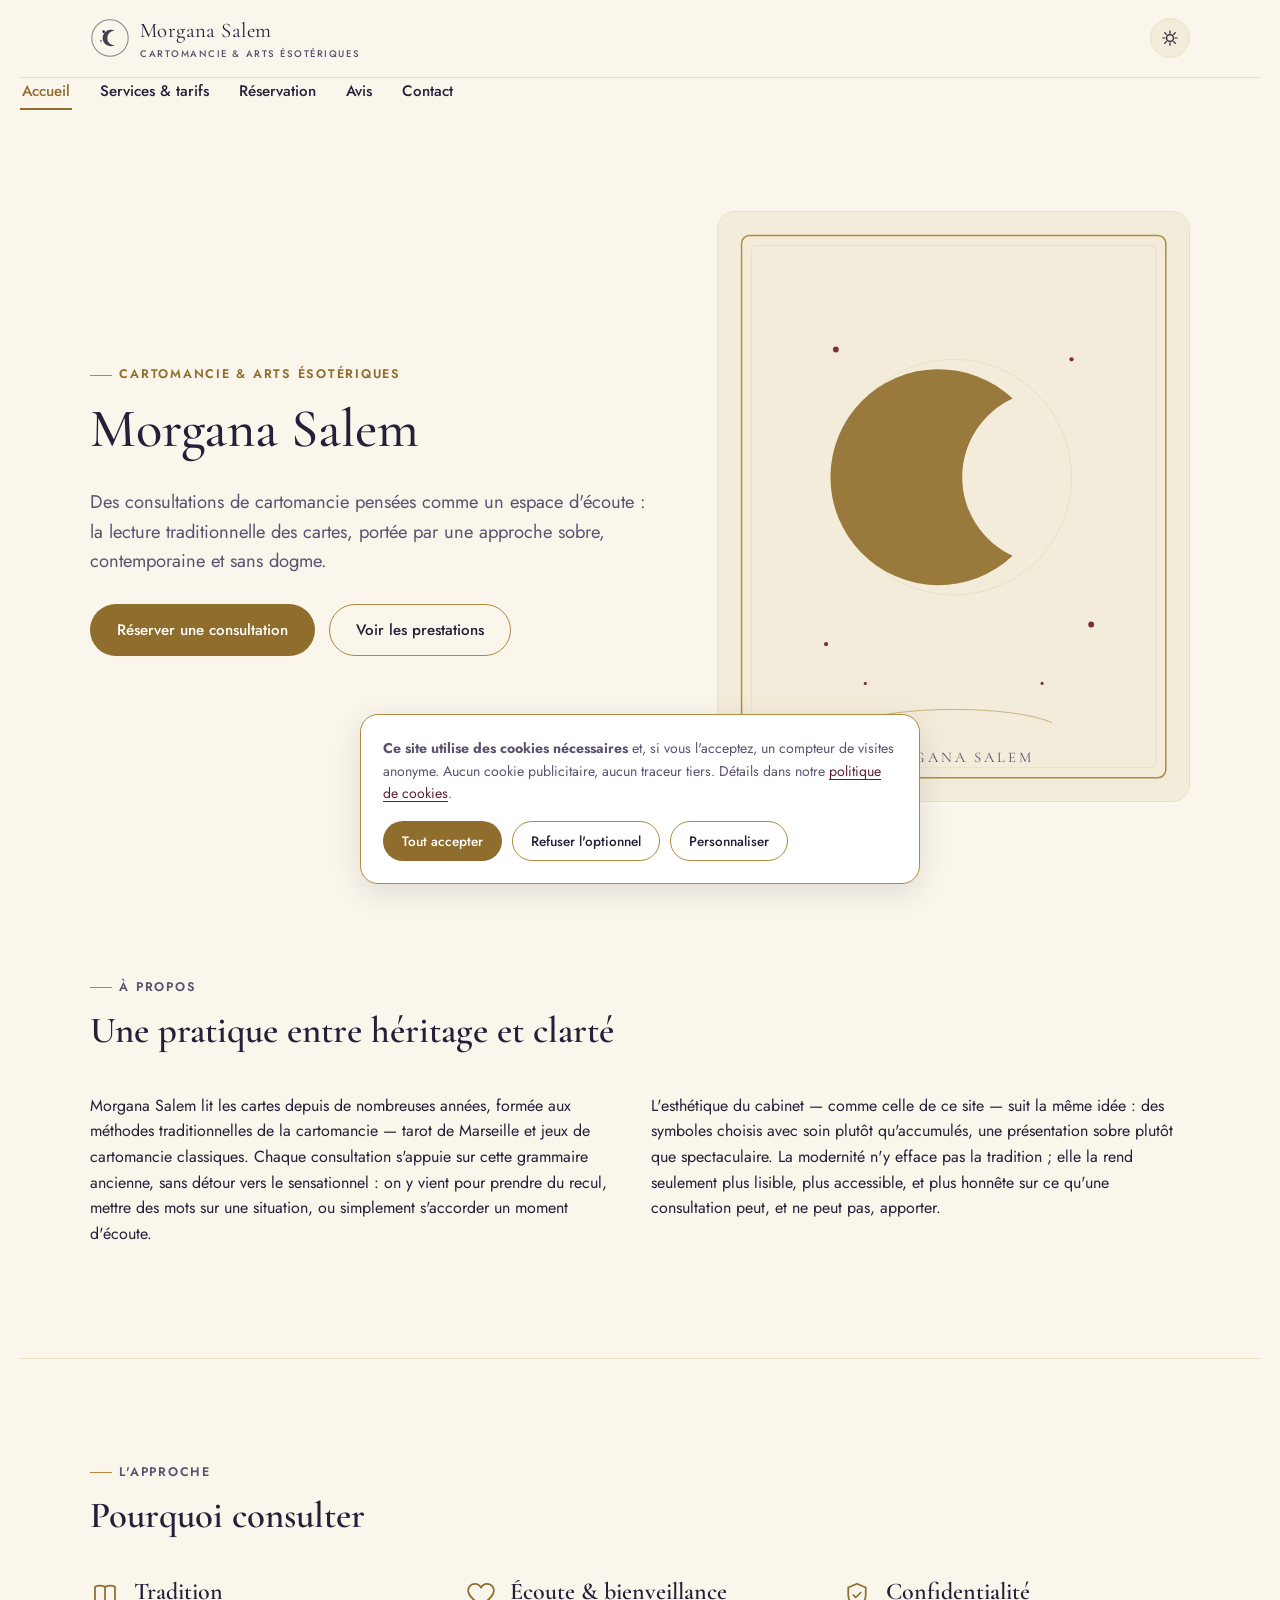
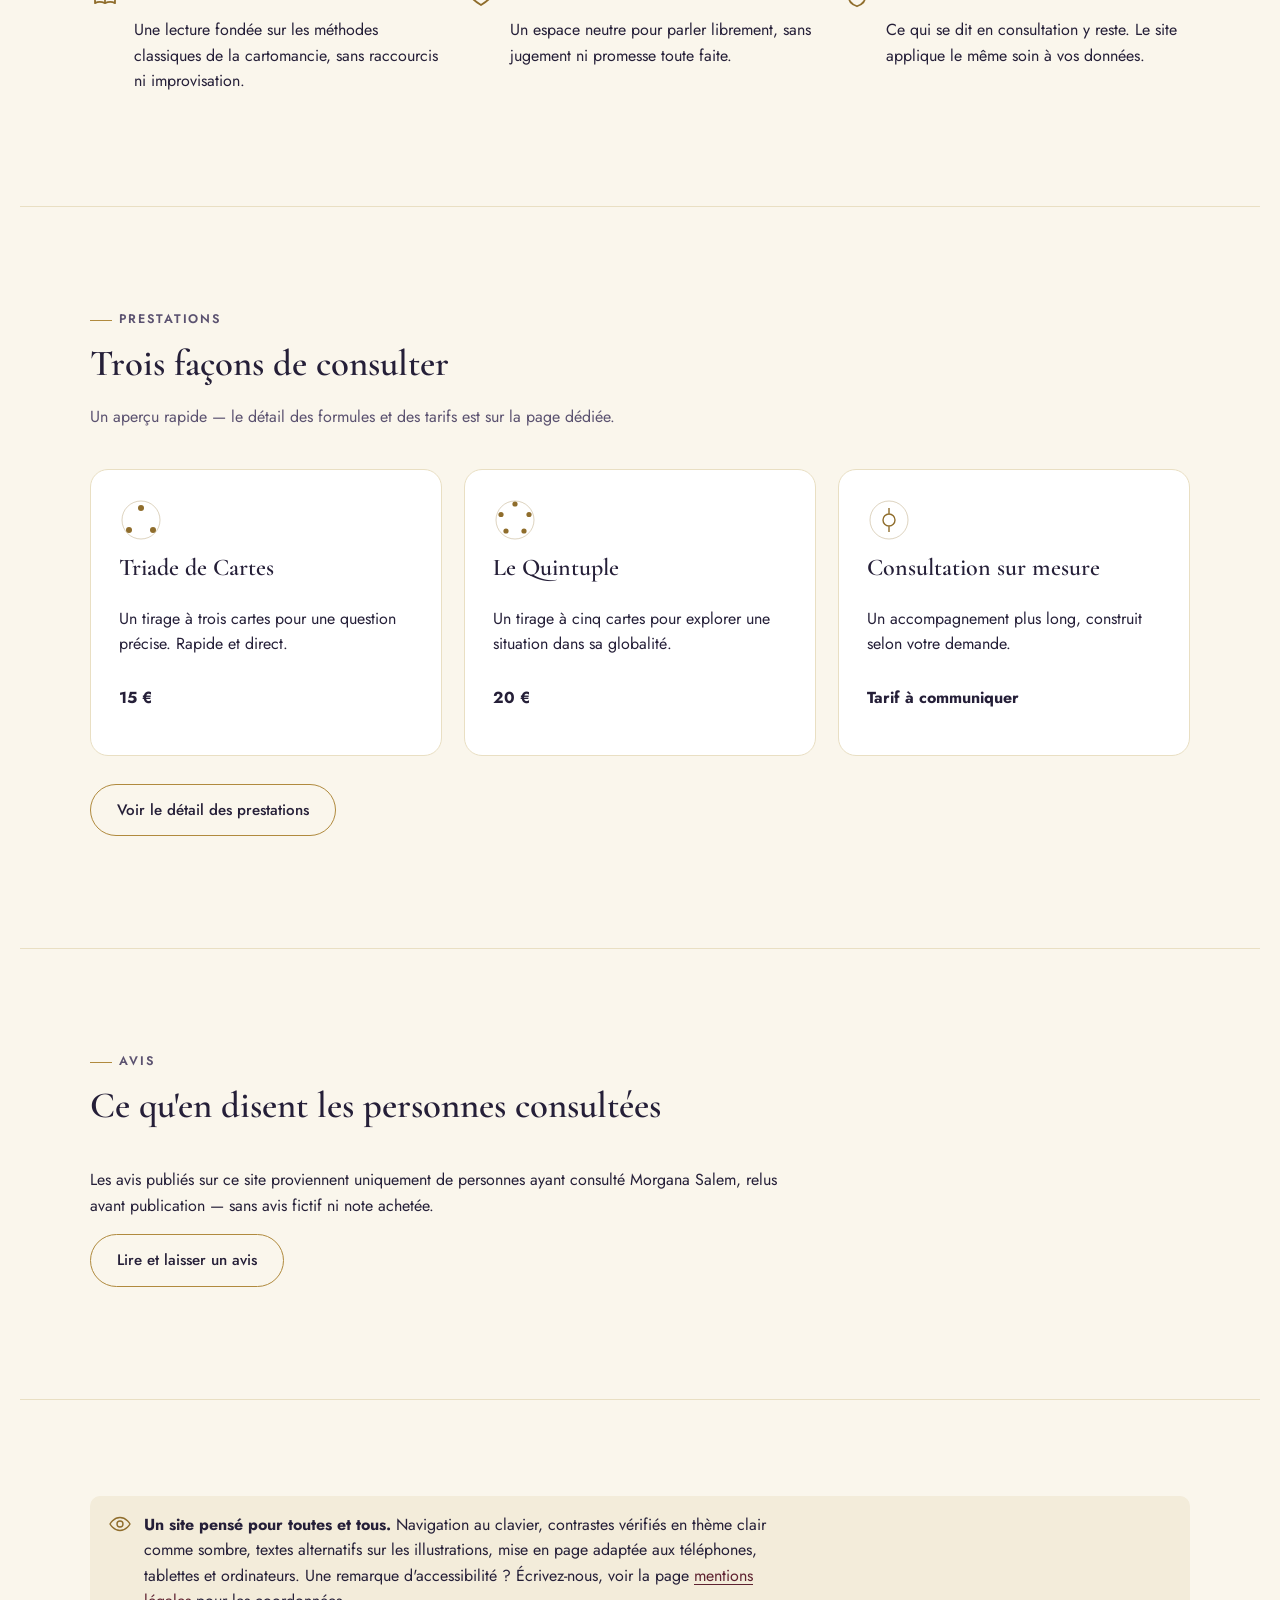
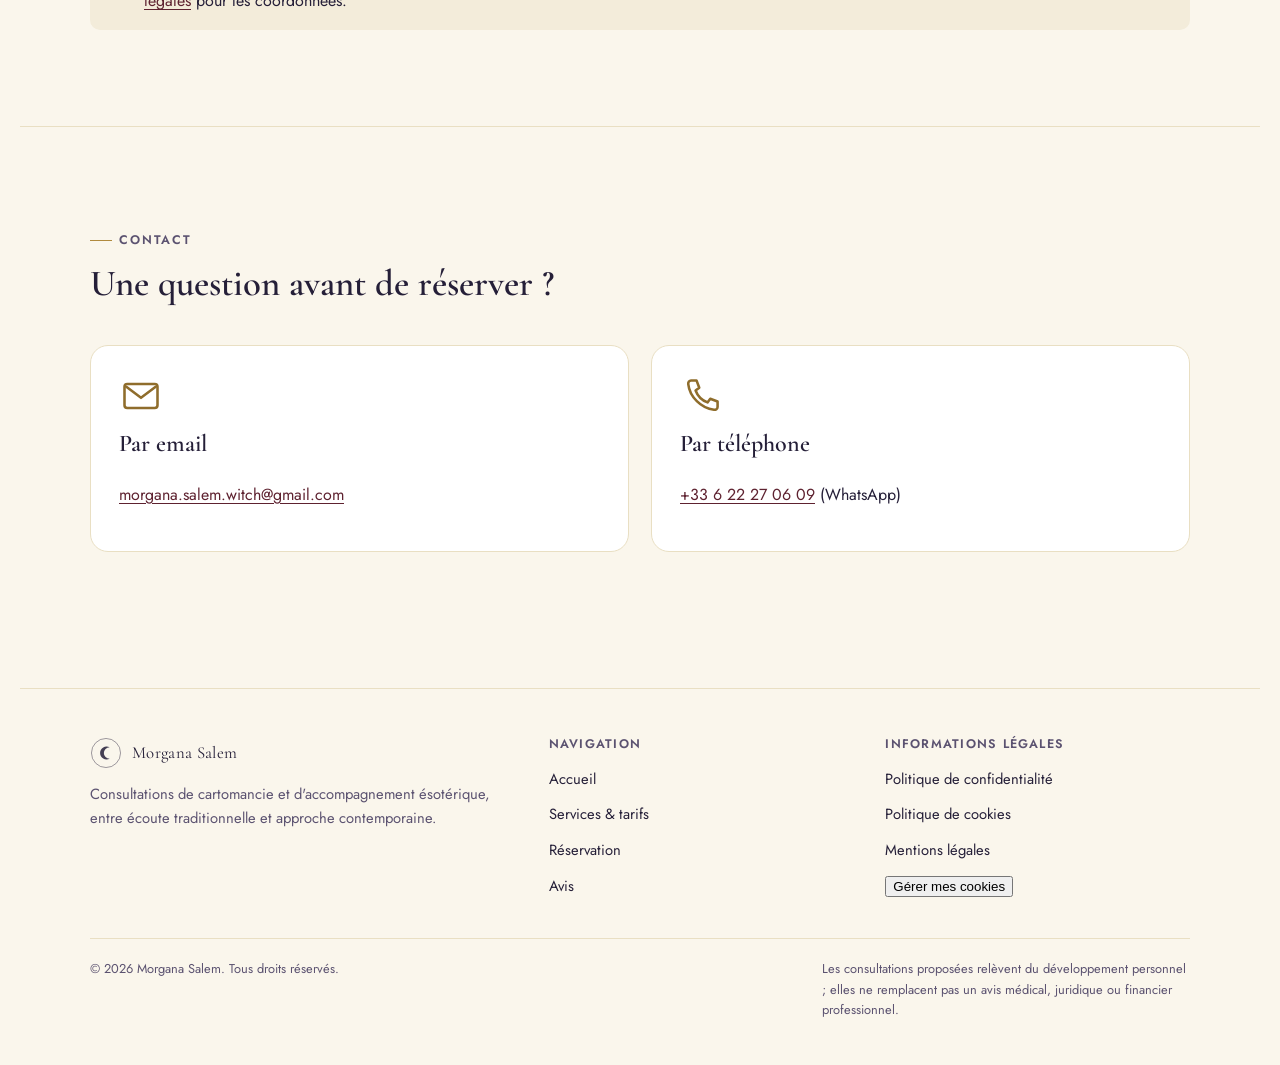
==== commit 605926cc: "Paiement PayPal + confirmation WhatsApp, coordonnées réelles - Contact email -> morgana.salem.witch@" ====
--- a/index.html
+++ b/index.html
@@ -183,12 +183,12 @@
         <div class="card">
           <svg class="glyph" viewBox="0 0 24 24" fill="none" aria-hidden="true"><rect x="3" y="5.5" width="18" height="13" rx="1.5" stroke="currentColor" stroke-width="1.4"/><path d="M4 7l8 6 8-6" stroke="currentColor" stroke-width="1.4" stroke-linecap="round" stroke-linejoin="round"/></svg>
           <h3>Par email</h3>
-          <p><a href="mailto:contact@morgana-salem.fr">contact@morgana-salem.fr</a></p>
+          <p><a href="mailto:morgana.salem.witch@gmail.com">morgana.salem.witch@gmail.com</a></p>
         </div>
         <div class="card">
           <svg class="glyph" viewBox="0 0 24 24" fill="none" aria-hidden="true"><path d="M6 3.5h3l1.5 4L8.5 9a11 11 0 0 0 6.5 6.5l1.5-2 4 1.5v3c0 1-1 1.7-2 1.5C11.5 18.7 5.3 12.5 4.5 5.5c-.1-1 .6-2 1.5-2Z" stroke="currentColor" stroke-width="1.4" stroke-linejoin="round"/></svg>
           <h3>Par téléphone</h3>
-          <p>Numéro à renseigner par Morgana Salem</p>
+          <p><a href="https://wa.me/33622270609" target="_blank" rel="noopener">+33 6 22 27 06 09</a> <span class="hint">(WhatsApp)</span></p>
         </div>
       </div>
     </div>
--- a/styles.css
+++ b/styles.css
@@ -371,6 +371,9 @@
 .booking-summary dt { color: var(--text-muted); }
 .booking-summary dd { margin: 0; font-weight: 500; }
 
+.payment-block { margin-top: 24px; padding-top: 20px; border-top: 1px dashed var(--border); }
+.stacked-actions { display: flex; flex-direction: column; align-items: flex-start; gap: 10px; }
+
 /* --------------------------------------------------------------------------
    8. Reviews
    -------------------------------------------------------------------------- */
